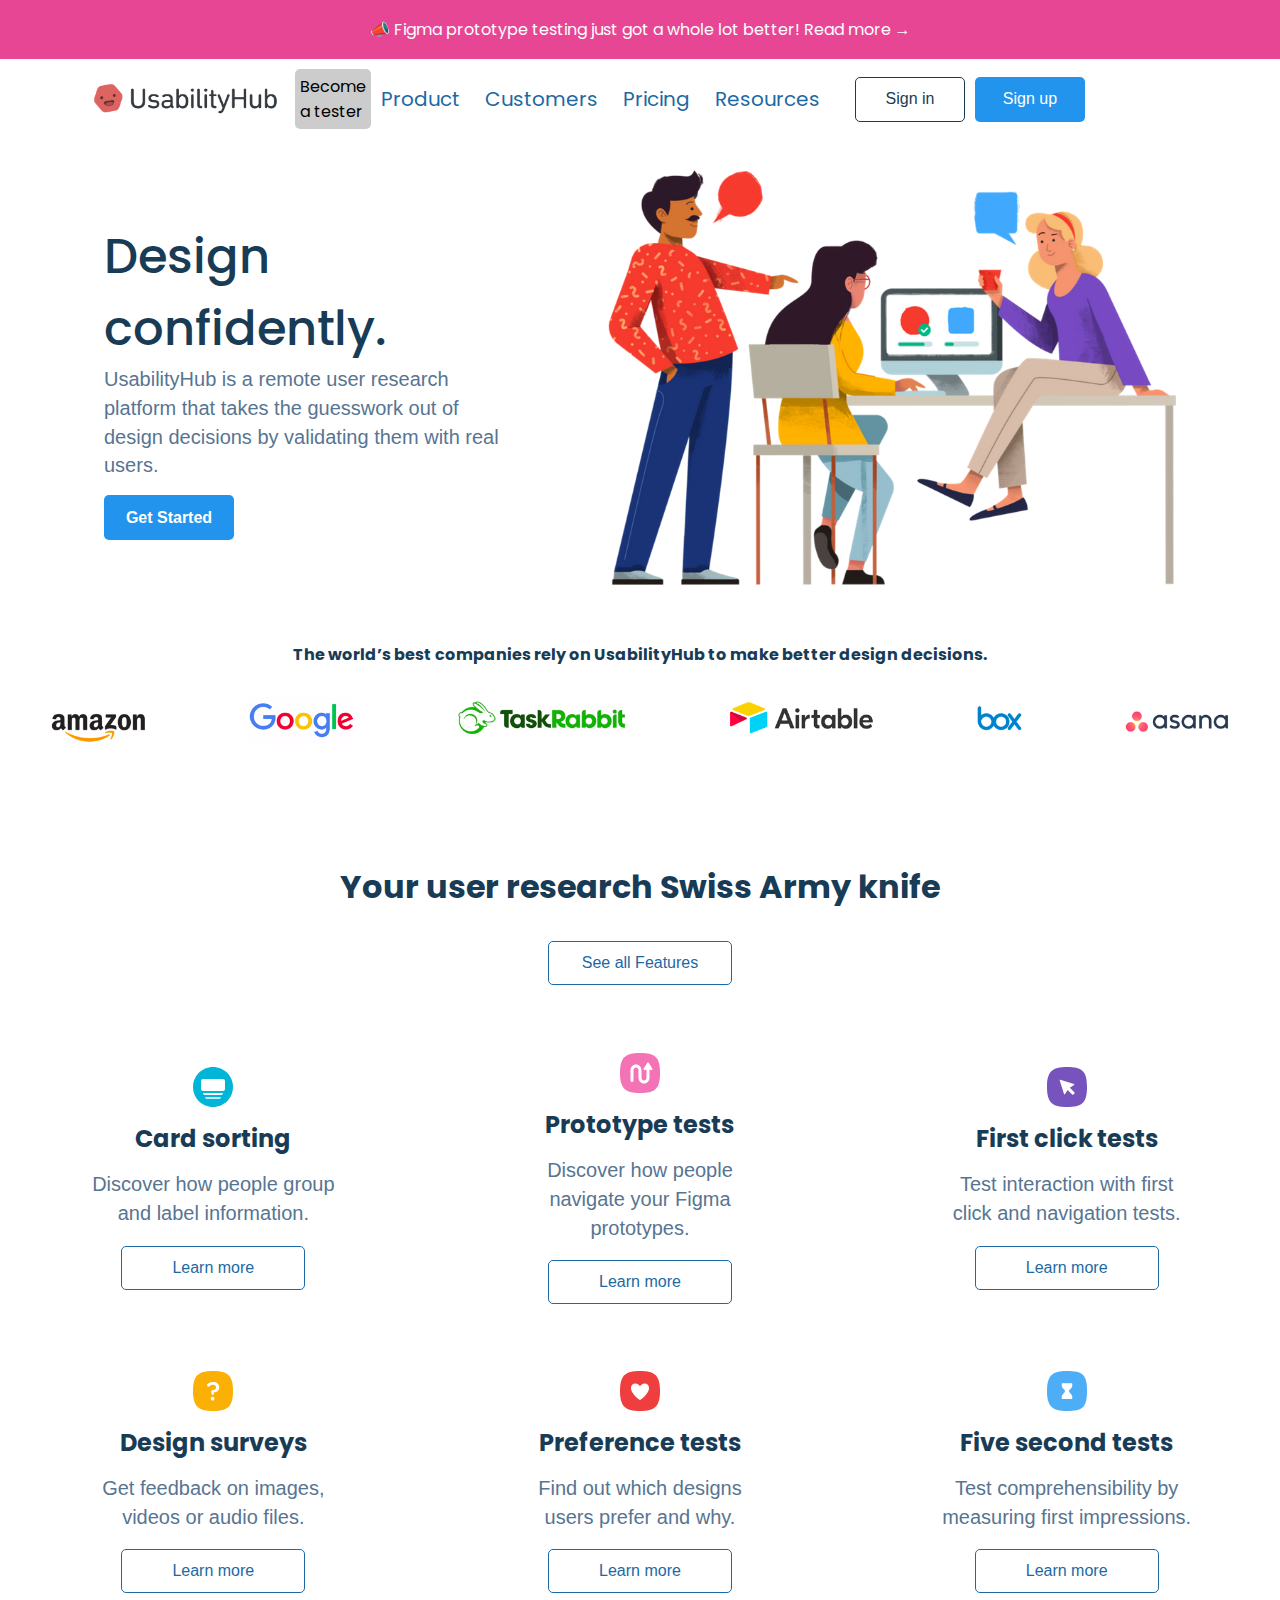
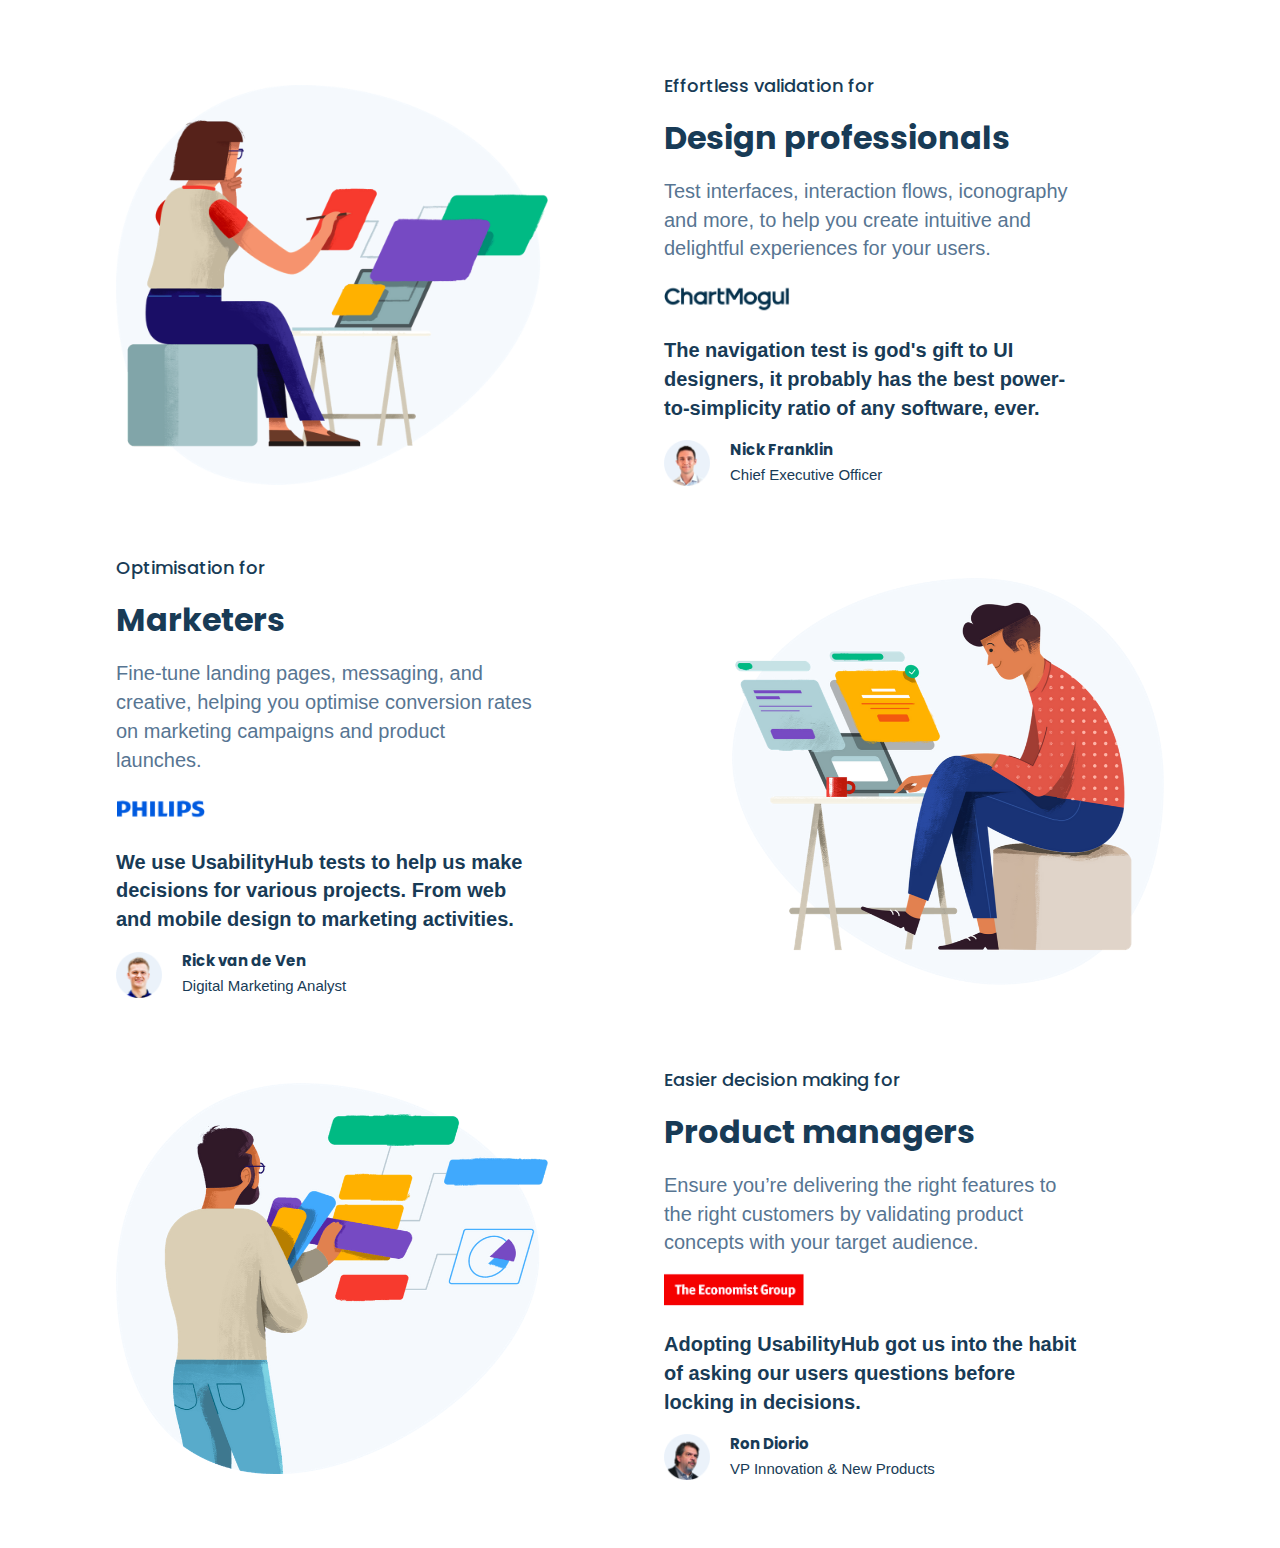
==== MiniProjects/CloningWebsite/index.html @ eff7628f "cloning website" ====
<!DOCTYPE html>
<html lang="en">

<head>
    <meta charset="UTF-8">
    <meta http-equiv="X-UA-Compatible" content="IE=edge">
    <meta name="viewport" content="width=device-width, initial-scale=1.0">
    <title>UsabilityHub| User Research and Usability testing platform</title>
    <link rel="stylesheet" href="style.css">

    <link rel="stylesheet" href="https://cdnjs.cloudflare.com/ajax/libs/font-awesome/6.2.1/css/all.min.css"
        integrity="sha512-MV7K8+y+gLIBoVD59lQIYicR65iaqukzvf/nwasF0nqhPay5w/9lJmVM2hMDcnK1OnMGCdVK+iQrJ7lzPJQd1w=="
        crossorigin="anonymous" referrerpolicy="no-referrer" />
</head>

<body>
    <header>
        <div class="headtext">📣 Figma prototype testing just got a whole lot better! Read more →</div>
    </header>

    <nav>
        <div class="logo-image">
            <img src="asset/5dc9062fc19d430f6909ced7_UHLogo_standard.png" alt="404">
            <div class="logo-text">
                Become a tester
            </div>
        </div>

        <div class="menu-list">
            <ul>
                <li>Product</li>
                <li>Customers</li>
                <li>Pricing</li>
                <li>Resources</li>
            </ul>
            <button class="signin">Sign in</button>
            <button class="signup">Sign up</button>
        </div>
    </nav>

    <div class="hero-section">
        <div class="hero-text-area">
            <h1>Design confidently.</h1>
            <p>UsabilityHub is a remote user research platform that takes the guesswork out of design decisions by
                validating them with real users.</p>
            <button class="hero-button">Get Started</button>
        </div>
        <div class="hero-image">
            <img src="asset/5b442d9ca51a7f5b711e6d60_home_mast-p-800.png" alt="404">
        </div>
    </div>

    <div class="partner-container">
        <h3>The world’s best companies rely on UsabilityHub to make better design decisions.</h3>
        <div class="logo-container">
            <img src="asset/5b46e726a0fccf7d78d81585_logo_amazon.png" alt="404">
            <img src="asset/5b46e8e6b998def81a004629_logo_google.png" alt="404">
            <img src="asset/5b46e8e6a0fccf20fed815e3_logo_taskrabbit.png" alt="404">
            <img src="asset/5b46e8e6ee75f135fc390ab6_logo_airtable.png" alt="404">
            <img src="asset/5b46e726c3102cf1ebf0c2c0_logo_box.png" alt="404">
            <img src="asset/5b46e726a09814d84e5a21c2_logo_asana.png" alt="404">
        </div>
    </div>

    <div class="feature-section">
        <div class="feature-heading">
            <h2>Your user research Swiss Army knife</h2>
            <button class="common-featurebtn">See all Features <i class="fa fa-arrow-right" aria-hidden="true"></i>
            </button>
        </div>
        <div class="feature-content">
            <div class="feature-card">
                <img src="asset/6355e6254d0d41e7d3aa16c0_card-sorting.svg" alt="404">
                <h3>Card sorting</h3>
                <p>Discover how people group and label information.
                </p>
                <button class="common-featurebtn">Learn more <i class="fa fa-arrow-right"
                        aria-hidden="true"></i></button>
            </div>
            <div class="feature-card">
                <img src="asset/619f1c2ab5d65ddab8ae52db_prototype-testing.svg" alt="404">
                <h3>Prototype tests</h3>
                <p>Discover how people navigate your Figma prototypes.</p>
                <button class="common-featurebtn">Learn more <i class="fa fa-arrow-right"
                        aria-hidden="true"></i></button>
            </div>
            <div class="feature-card">
                <img src="asset/6101f41d07abfa81f8f57cde_click-analysis.svg" alt="404">
                <h3>First click tests</h3>
                <p>Test interaction with first click and navigation tests.</p>
                <button class="common-featurebtn">Learn more <i class="fa fa-arrow-right"
                        aria-hidden="true"></i></button>
            </div>
            <div class="feature-card">
                <img src="asset/6101f41d07abfa567af57cc3_surveys.svg" alt="404">
                <h3>Design surveys</h3>
                <p>Get feedback on images, videos or audio files.</p>
                <button class="common-featurebtn">Learn more <i class="fa fa-arrow-right"
                        aria-hidden="true"></i></button>
            </div>
            <div class="feature-card">
                <img src="asset/6101f41d07abfa0fd5f57cd6_Head icon.svg" alt="404">
                <h3>Preference tests</h3>
                <p>Find out which designs users prefer and why.
                </p>
                <button class="common-featurebtn">Learn more <i class="fa fa-arrow-right"
                        aria-hidden="true"></i></button>
            </div>
            <div class="feature-card">
                <img src="asset/6101f41d07abfaefeaf57cd8_five-second-test.svg" alt="404">
                <h3>Five second tests</h3>
                <p>Test comprehensibility by measuring first impressions.</p>
                <button class="common-featurebtn">Learn more <i class="fa fa-arrow-right"
                        aria-hidden="true"></i></button>
            </div>
        </div>
    </div>

    <div class="page-section">
        <div class="page-section-image">
            <img src="asset/5b44330a05b1ce09edcc052e_home_designer-p-1080.png" alt="404">
        </div>
        <div class="page-details">
            <h3>Effortless validation for</h3>
            <h2>Design professionals</h2>
            <p>Test interfaces, interaction flows, iconography and more, to help you create intuitive and delightful
                experiences for your users.
            </p>
            <div class="testimonial">
                <img src="asset/5b48038d33b04e2c4746784b_logo_chartmogul.png" alt="404">
                <p>The navigation test is god's gift to UI designers, it probably has the best power-to-simplicity ratio of any software, ever.</p>
                <div class="person">
                    <img src="asset/5b47fffe8d2f84bbe2f2d3c9_avatar_nick.png" alt="404">
                    <div class="person-detail">
                        <h4>Nick Franklin</h4>
                        <p>Chief Executive Officer</p>
                    </div>
                </div>
            </div>
        </div>
    </div>
    <div class="page-section">
        <div class="page-details">
            <h3>Optimisation for</h3>
            <h2>Marketers</h2>
            <p>Fine-tune landing pages, messaging, and creative, helping you optimise conversion rates on marketing campaigns and product launches.</p>
            <div class="testimonial">
                <img src="asset/5b46eb27731aa104bfa613ab_logo_philips.png" alt="404">
                <p>We use UsabilityHub tests to help us make decisions for various projects. From web and mobile design to marketing activities.</p>
                <div class="person">
                    <img src="asset/5b47fffec57559f4aad75acd_avatar_rick.png" alt="404">
                    <div class="person-detail">
                        <h4>Rick van de Ven</h4>
                        <p>Digital Marketing Analyst</p>
                    </div>
                </div>
        </div>
        </div>
        <div class="page-section-image">
         <img src="asset/5b44330a6c5dba54a973c215_home_marketer-p-800.png" alt="404">
        </div>
    </div>
     <div class="page-section">
        <div class="page-section-image">
         <img src="asset/5b44330a049e86cae8ae66e5_home_manager-p-800.png" alt="404">
        </div>
        <div class="page-details">
           <h3>Easier decision making for</h3>
           <h2>Product managers</h2>
           <p>Ensure you’re delivering the right features to the right customers by validating product concepts with your target audience.</p>
           <div class="testimonial">
              <img src="asset/5b46f218731aa104eea61880_logo_economist.png" alt="404">
              <p>Adopting UsabilityHub got us into the habit of asking our users questions before locking in decisions.</p>
              <div class="person">
                <img src="asset/5b47ffff33b04ea98d467523_avatar_ron.png" alt="404">
                <div class="person-detail">
                    <h4>Ron Diorio</h4>
                    <p>VP Innovation & New Products</p>
                </div>
              </div>
           </div>
        </div>
     </div>
</body>

</html>
---- MiniProjects/CloningWebsite/style.css ----
@import url('https://fonts.googleapis.com/css2?family=Poppins:wght@400;700&display=swap');

*{
    margin: 0;
    padding: 0;
    box-sizing: border-box;
}

:root{
    --primary-text-color:#183b56;
    --secondary-text-color:#577592;
    --accent-color:#2294ed;
    --accent-color-dark:#1d69a3;
    --padding-inline-section:20px;
}

body{
    font-family: 'Poppins', sans-serif;
    color: var(--primary-text-color);
}

h1{
    font-size: 3rem;
}

h2{
    font-size: 2rem;
}

h3{
    font-size: 1.5rem;
}

p{
    font-family: 'Roboto', sans-serif;
    font-size: 1.25rem;
    color: var(--secondary-text-color);
    line-height: 1.8rem;
}

a{
    text-decoration: none;
    display: inline-block;
}

/* styling header */

header{
    width: 100%;
    background-color: #E74694;
    padding: 15px;
    display: flex;
    justify-content: center;
}

.headtext{
   text-align: center;
   padding: 2px;
   color: #ffff;
}

/* styling navbar */
nav{
    display: flex;
    justify-content: space-between;
    align-items: center;
    padding: 10px;
}

.logo-image{
    display: flex;
    justify-content: center;
    align-items: center;
    margin-left: 80px;
}

.logo-image img{
    width: 188px;
    margin-right: 7px;
}

.logo-image .logo-text{
    margin-left: 10px;
    background-color: #ccc;
    color: black;
    padding: 5px;
    border-radius: 5px;
}

.menu-list{
   display: flex;
   justify-content: center;
   align-items: center;
   margin-right: 180px;
}

.menu-list ul{
    list-style: none;
    display: flex;
    justify-content: space-between;
    align-items: center;
    padding: 10px;
}

.menu-list ul li{
    font-size: 1.25rem;
    margin-right: 25px;
    color: var(--accent-color-dark);
}

.menu-list ul li:hover{
    color: var(--accent-color);
}

.menu-list button{
    margin-right: 10px;
    width: 110px;
    height: 45px;
    padding: 10px;
}

.signin{
    border: 1px solid var(--primary-text-color);
    color: var(--primary-text-color);
    border-radius: 5px;
    background-color: #ffff;
    font-size: 1rem;
}

.signin:hover{
    border:  1px solid var(--accent-color);
    color: var(--accent-color);
}

.signup{
    background-color: var(--accent-color);
    color: #ffff;
    border-radius: 5px;
    font-size: 1rem;
    border: none;
}
.signup:hover{
    background-color: var(--accent-color-dark);
}

/* styling hero section */

.hero-section{
    margin-top: 30px;
    display: flex;
    justify-content: space-evenly;
    align-items: center;
}

.hero-section .hero-text-area{
    max-width: 400px;
    text-align:left;
}

.hero-section .hero-text-area h1{
   font-weight: 500;
}

.hero-text-area .hero-button{
    margin-top: 15px;
    width: 130px;
    height: 45px;
    font-size: 1rem;
    font-weight: bolder;
    color: #ffff;
    background-color: var(--accent-color);
    border: none;
    border-radius: 5px;
}

.hero-text-area .hero-button:hover{
    background-color: var(--accent-color-dark);
}

.hero-section .hero-image img{
    width: 568px;
}

/* partner section */

.partner-container{
    display: flex;
    flex-direction: column;
    justify-content: center;
    align-items: center;
    width: 100%;
}

.partner-container h3{
    padding-top: 50px;
    font-size: 1rem;
}

.partner-container .logo-container{
    display:flex;
    justify-content: space-around;
    align-items: center;
    margin-top: 30px;
    margin-bottom: 30px;
    width: 100%;
}
 .logo-container img{
    max-height: 46px;
}

/* feature section styling */

.feature-section{
    display: flex;
    flex-direction: column;
    justify-content: center;
    align-items: center;
    margin-bottom: 50px;
}

.feature-section .feature-heading{
    display: flex;
    flex-direction: column;
    justify-content: center;
    align-items: center;
    padding: 30px;
    width: 100%;
    margin-top: 60px;
}


.feature-section .feature-heading h2{
  margin-bottom: 30px;
}

.common-featurebtn{
    width: 184px;
    height: 44px;
    background-color: transparent;
    border: 1px solid  var(--accent-color-dark);
    border-radius: 5px;
    font-size: 1rem;
    color: var(--accent-color-dark);
}

.common-featurebtn:hover{
    border: 1px solid  var(--accent-color);
    color: var(--accent-color);
}

.feature-content{
   display: grid;
   grid-template-columns: repeat(3,1fr);
   grid-template-rows: repeat(2, 1fr);
   width: 100%;
}

.feature-content .feature-card{
    display: flex;
    flex-direction: column;
    justify-content: center;
    align-items: center;
    padding: 14px;
    margin-top: 24px;
}

.feature-content .feature-card img{
   max-width: 40px;
   margin-bottom: 14px;
}

.feature-content .feature-card h3{
    margin-bottom: 14px;
 }
 
 .feature-content .feature-card p{
    margin-bottom: 18px;
    max-width: 250px;
    text-align: center;
 }
 
 /* page section */

.page-section{
    display: flex;
    justify-content: space-evenly;
    align-items: center;
    width: 100%;
    margin-bottom: 50px;
}

.page-section .page-section-image img{
    max-width: 432px;
}

.page-section .page-details{
    display: flex;
    flex-direction: column;
    justify-content: center;
    align-items: flex-start;
    width: 500px;
}

.page-details h3{
    font-size: 18px;
    font-weight: 500;
    margin-bottom: 15px;
}

.page-details h2{
   margin-bottom: 15px;
}

.page-details p{
    width: 420px;
    margin-bottom: 15px;
}

.testimonial img{
    max-height: 36px;
    margin-bottom: 15px;
}

.testimonial p{
    font-weight: 600;
    color: var(--primary-text-color);
}

.testimonial .person{
    display: flex;
    justify-content: space-between;
    align-items: center;
}

.person img{
  max-height: 46px;
  margin-right: 20px;
}

.person .page-details {
   margin-left: 30px;
}

.person .person-detail h4{
   font-size: 15px;
}

.person .person-detail p{
    font-size: 15px;
    font-weight: 400;
 }
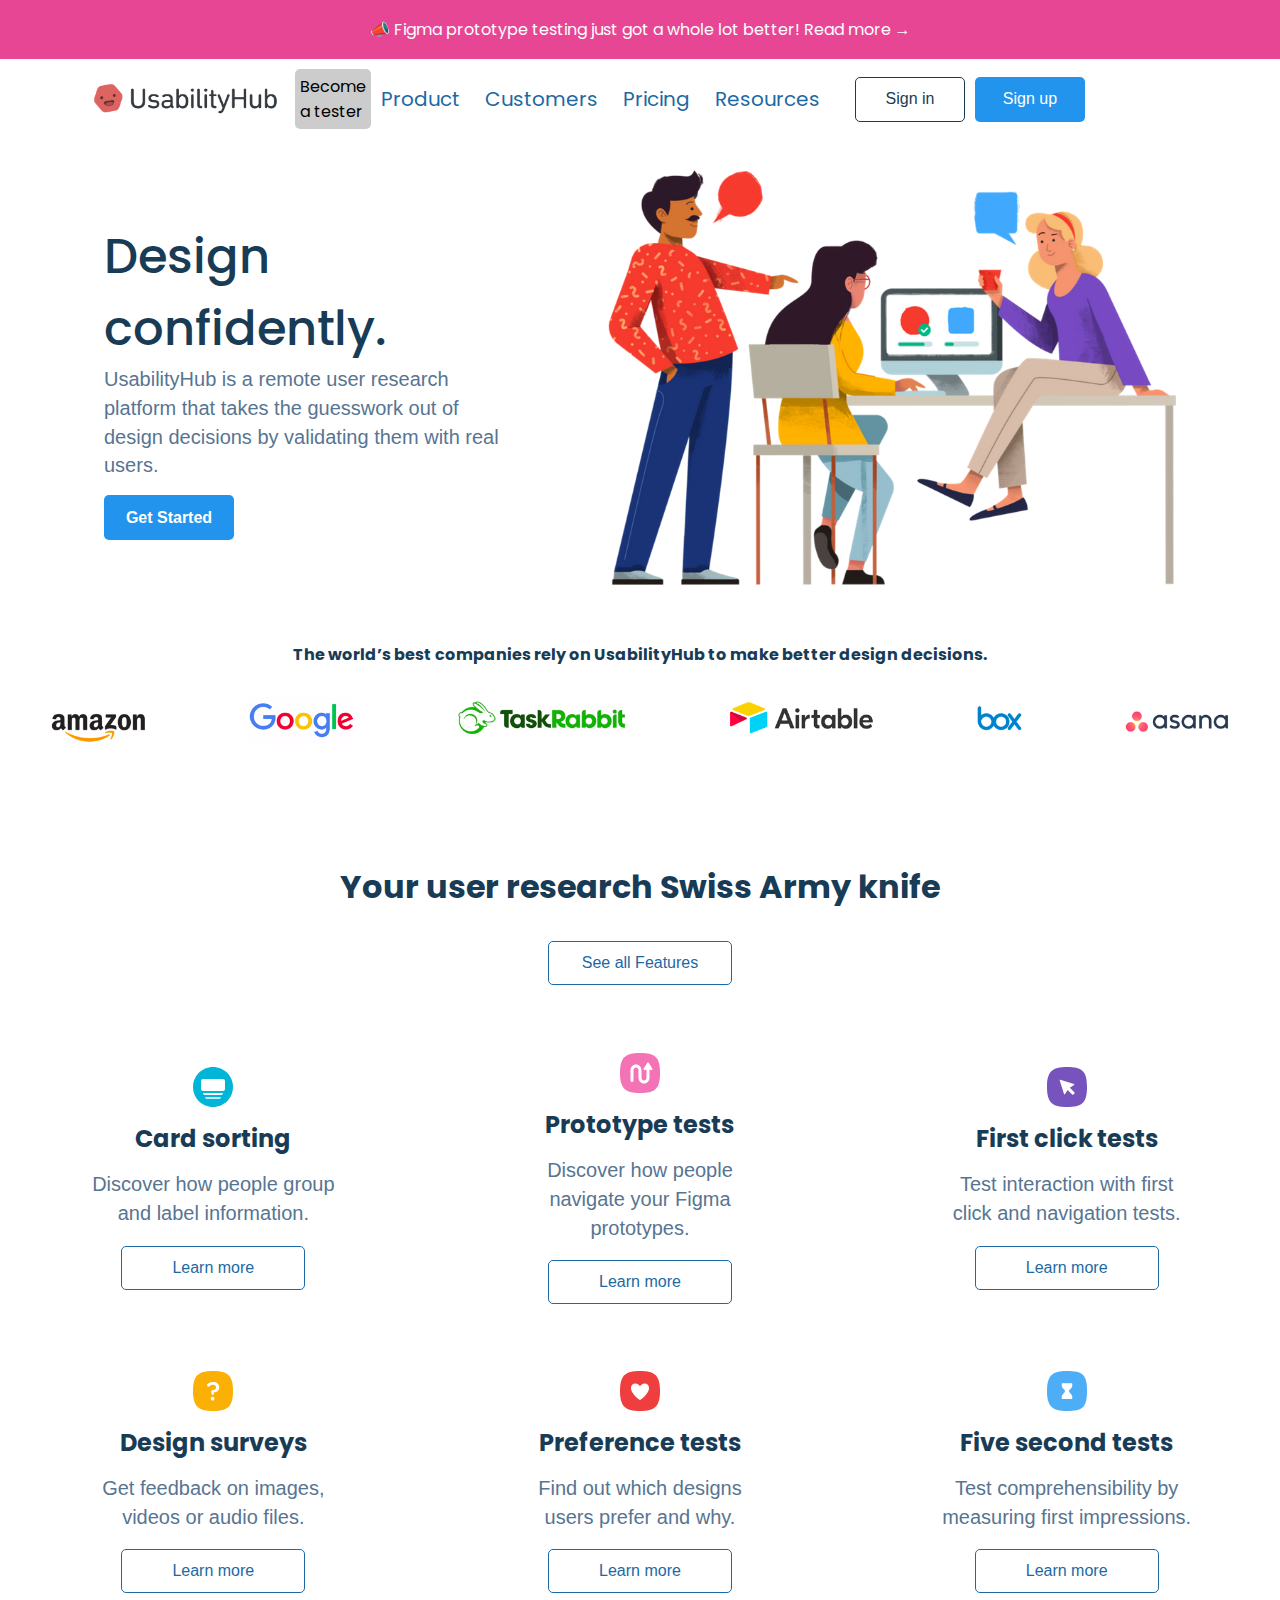
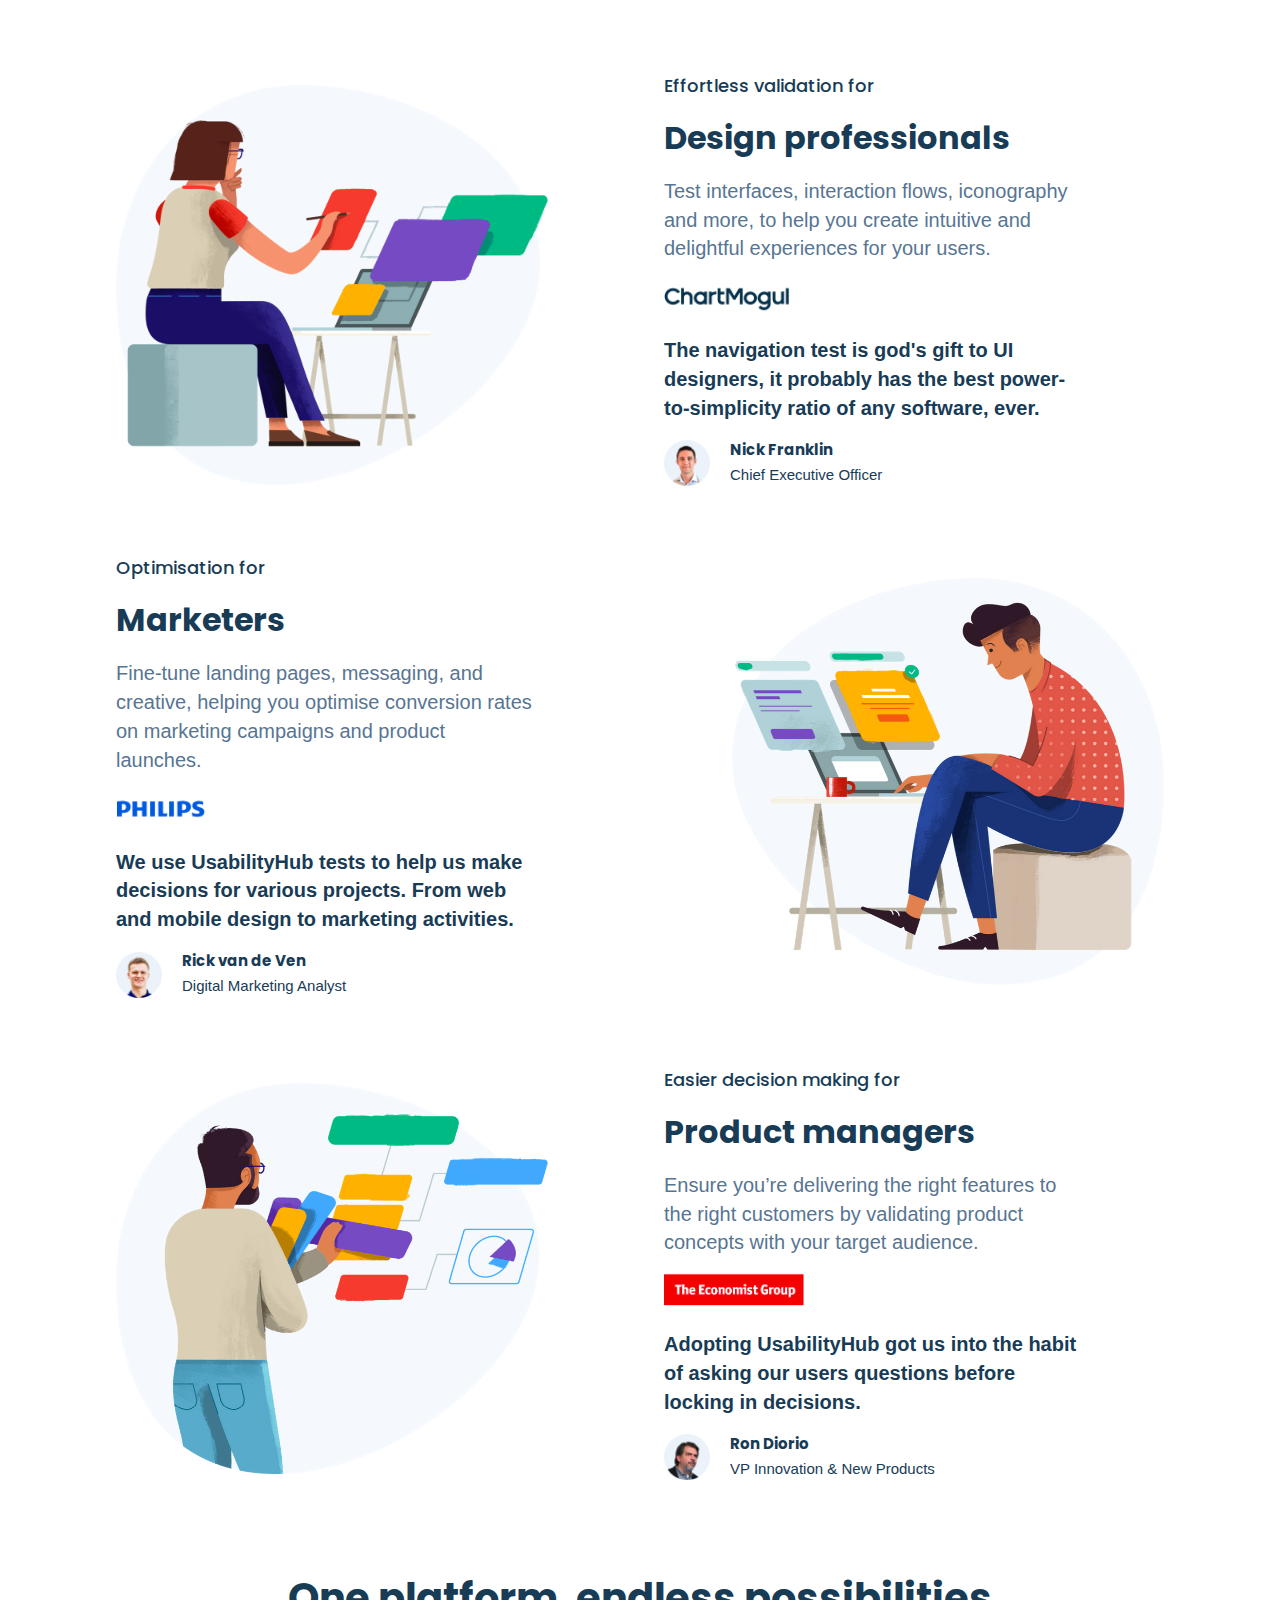
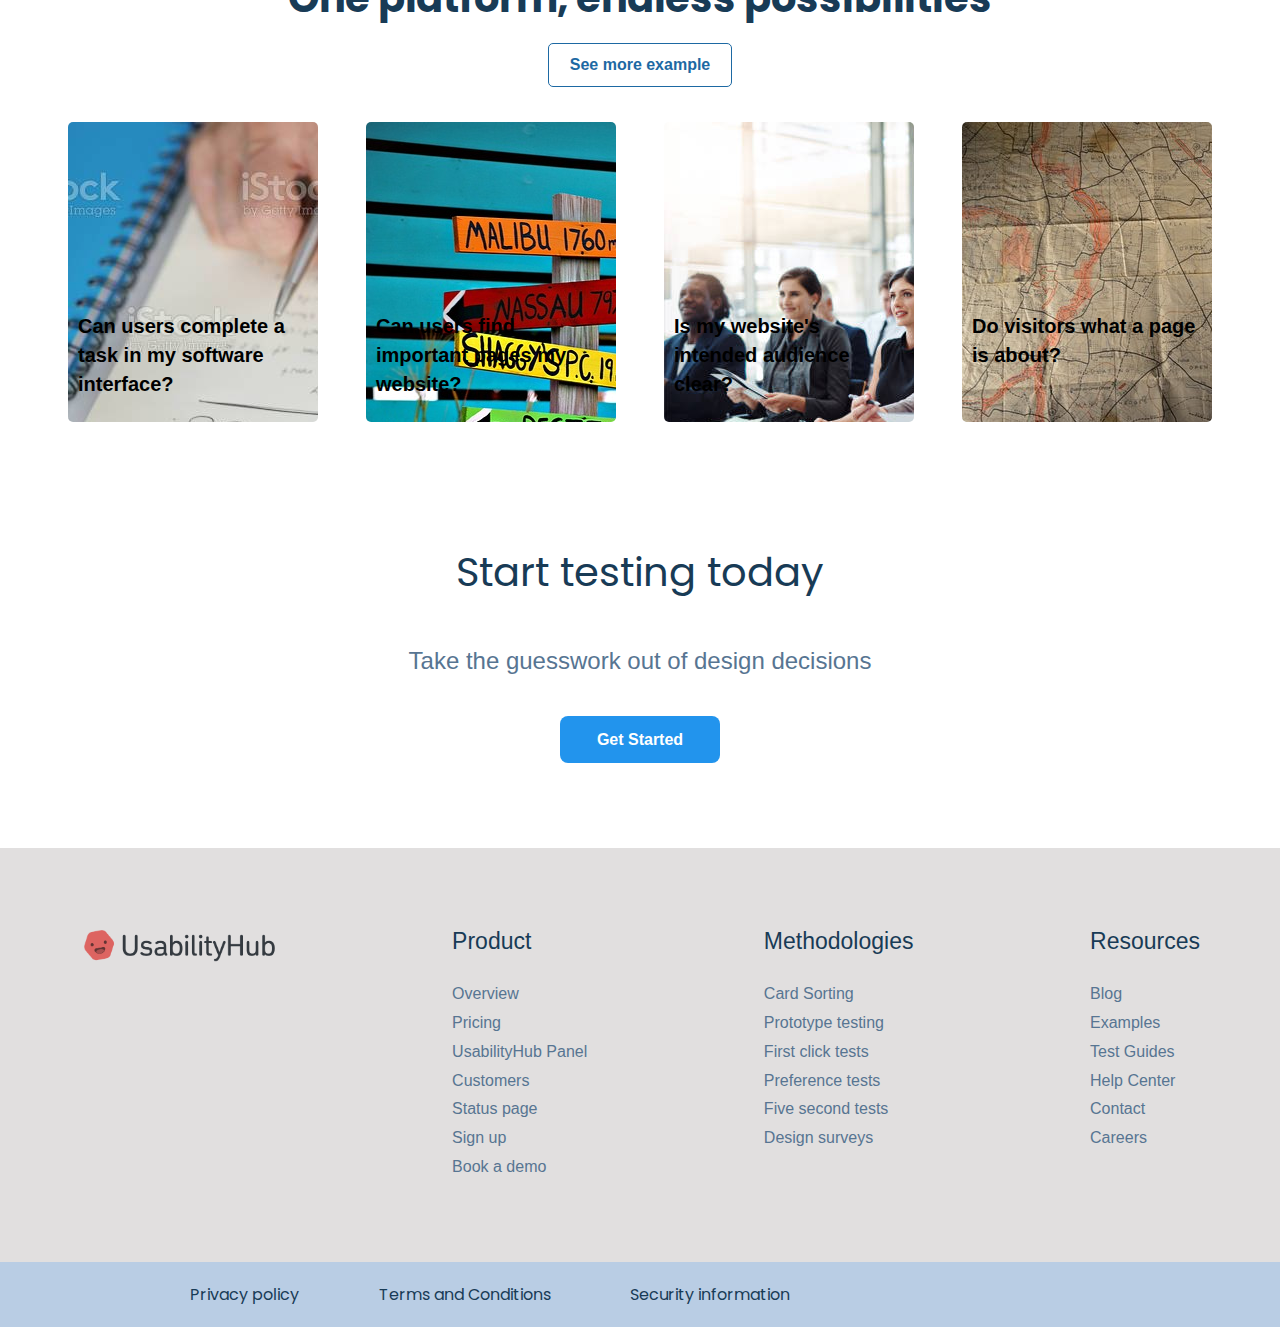
==== commit f717a17d: "cloning website complete" ====
--- a/MiniProjects/CloningWebsite/index.html
+++ b/MiniProjects/CloningWebsite/index.html
@@ -181,6 +181,81 @@
            </div>
         </div>
      </div>
+
+     <div class="example-section">
+        <div class="example-head">
+            <h2>One platform, endless possibilities</h2>
+            <button class="example-btn">See more example <i class="fa fa-arrow-right"
+                aria-hidden="true"></i></button>
+        </div>
+        <div class="list-box">
+            <div class="list-card card1">
+                <p>Can users complete a task in my software interface?</p>
+            </div>
+            <div class="list-card card2">
+                <p>Can users find important pages my website?</p>
+            </div>
+            <div class="list-card card3">
+                <p>Is my website's intended audience clear?</p>
+            </div>
+            <div class="list-card card4">
+                <p>Do visitors what a page is about?</p>
+            </div>
+        </div>
+     </div>
+
+     <div class="offer-page">
+        <h2>Start testing today</h2>
+        <p>Take the guesswork out of design decisions</p>
+        <button class="offerbtn">Get Started</button>
+     </div>
+
+     <footer>
+        <div class="footer-link">
+            <img src="asset/5dc9062fc19d430f6909ced7_UHLogo_standard.png" alt="404">
+            <div class="footer-list">
+                <h3>Product</h3>
+                <p>Overview</p>
+                <p>Pricing</p>
+                <p>UsabilityHub Panel</p>
+                <p>Customers</p>
+                <p>Status page</p>
+                <p>Sign up</p>
+                <p>Book a demo</p>
+            </div>
+            <div class="footer-list">
+                <h3>Methodologies</h3>
+                <p>Card Sorting</p>
+                <p>Prototype testing</p>
+                <p>First click tests</p>
+                <p>Preference tests</p>
+                <p>Five second tests</p>
+                <p>Design surveys</p>
+            </div>
+            <div class="footer-list">
+                <h3>Resources</h3>
+                <p>Blog</p>
+                <p>Examples</p>
+                <p>Test Guides</p>
+                <p>Help Center</p>
+                <p>Contact</p>
+                <p>Careers</p>
+            </div>
+        </div>
+        <div class="sub-footer">
+            <div>
+                <a href="#">Privacy policy</a>
+                <a href="#">Terms and Conditions</a>
+                <a href="#">Security information</a>
+            </div>
+           <div class="social-icons">
+           <a href="#"><i class="fa-brands fa-square-facebook"></i></a>
+           <a href="#"><i class="fa-brands fa-twitter"></i></a>
+           <a href="#"><i class="fa-brands fa-linkedin"></i></a>
+           <a href="#"><i class="fa-brands fa-youtube"></i></a>
+           </div>
+        </div>
+     </footer>
 </body>
 
 </html>--- a/MiniProjects/CloningWebsite/style.css
+++ b/MiniProjects/CloningWebsite/style.css
@@ -279,6 +279,7 @@
     text-align: center;
  }
  
+
  /* page section */
 
 .page-section{
@@ -348,4 +349,206 @@
 .person .person-detail p{
     font-size: 15px;
     font-weight: 400;
- }+ }
+
+ /* example section style */
+
+ .example-section{
+    display: flex;
+    flex-direction: column;
+    justify-content: center;
+    align-items: center;
+ }
+
+ .example-section .example-head{
+    display: flex;
+    flex-direction: column;
+    justify-content: center;
+    align-items: center;
+    width: 100%;
+    margin-top: 20px;
+ }
+
+ .example-head h2{
+   font-size: 2.5rem;
+   margin-bottom: 15px;
+ }
+
+ .example-head .example-btn{
+    width: 184px;
+    height: 44px;
+    background-color: transparent;
+    border: 1px solid  var(--accent-color-dark);
+    border-radius: 5px;
+    font-size: 1rem;
+    font-weight: 600;
+    color: var(--accent-color-dark);
+    margin-bottom: 15px;
+ }
+
+.example-head .example-btn:hover{
+    border: 1px solid  var(--accent-color);
+    color: var(--accent-color);
+}
+
+.example-section .list-box{
+    display: flex;
+    justify-content: space-evenly;
+    align-items: center;
+    padding: 20px;
+    width: 100%;
+    margin-bottom: 15px;
+}
+
+.list-box .list-card{
+    max-width: 250px;
+    height: 300px;
+    padding: 10px;
+    border-radius: 5px;
+}
+
+.list-box .list-card:hover{
+    box-shadow: 4px 4px 4px 4px rgba(0,0,0,.2);
+}
+
+.list-card p{
+    position: relative;
+    top: 180px;
+    bottom: 0;
+    color: black;
+    font-weight: 600;
+    z-index: 1;
+}
+
+.card1{
+    background-image: linear-gradient(180deg,rgba(0,0,0,.2),rgba(0,0,0,.8));
+    background-image: url('asset/istockphoto-1340869060-612x612.jpg');
+}
+
+.card2{
+    background-image: linear-gradient(180deg,rgba(0,0,0,.2),rgba(0,0,0,.8));
+    background-image: url('asset/sign-429419_960_720.jpg');
+}
+
+.card3{
+    background-image: linear-gradient(180deg,rgba(0,0,0,.2),rgba(0,0,0,.8));
+    background-image: url('asset/istockphoto-1141465446-612x612.jpg');
+}
+
+.card4{
+    background-image: url('asset/old-739112__340.jpg');
+}
+
+/* offer page */
+
+.offer-page{
+    margin-top: 35px;
+    display: flex;
+    flex-direction: column;
+    justify-content: center;
+    align-items: center;
+    padding: 50px;
+    margin-bottom: 35px;
+}
+
+.offer-page h2{
+    margin-bottom: 45px;
+    font-size: 2.5rem;
+    font-weight: 400;
+}
+
+.offer-page p{
+    font-size: 1.5rem;
+    margin-bottom: 25px;
+}
+
+.offer-page .offerbtn{
+   margin-top: 15px;
+   width: 160px;
+   height: 47px;
+   background-color: var(--accent-color);
+   color: #ffff;
+   font-size: 1rem;
+   border: none;
+   border-radius: .5rem;
+   font-weight: 700;
+} 
+
+.offerbtn:hover{
+  background-color: var(--primary-text-color);
+}
+
+/* footer */
+
+footer{
+    width: 100%;
+    display: flex;
+    flex-direction: column;
+    justify-content: center;
+    align-items: center;
+}
+
+footer .footer-link{
+    display: flex;
+    justify-content: space-between;
+    width: 100%;
+    background-color: rgba(195, 191, 191,0.5);
+    padding: 80px 80px;
+}
+
+.footer-link img{
+    max-height: 36px;
+}
+
+.footer-list h3{
+    margin-bottom: 25px;
+    font-size: 23px;
+    font-family: 'Franklin Gothic Medium', 'Arial Narrow', Arial, sans-serif;
+    font-weight: 400;
+}
+
+.footer-list p{
+    font-size: 1rem;
+}
+
+.footer-list p:hover{
+    color: var(--accent-color);
+}
+
+footer .sub-footer{
+    display: flex;
+    justify-content: space-evenly;
+    align-items: center;
+    width: 100%;
+    background-color: #B9CDE4;
+    height: 65px;
+    padding: 15px;
+}
+
+.sub-footer div{
+    display: flex;
+    justify-content: space-between;
+    align-items: center;
+    width: 600px;
+    margin-left: 25px;
+}
+
+.sub-footer div a{
+    color: var(--primary-text-color);
+}
+
+.sub-footer div a:hover{
+    color: var(--accent-color-dark);
+}
+
+.sub-footer .social-icons{
+    display: flex;
+    justify-content: space-between;
+    align-items: center;
+    width: 150px;
+    margin-left: 25px;
+}
+
+.social-icons i{
+    font-size: 1rem;
+}